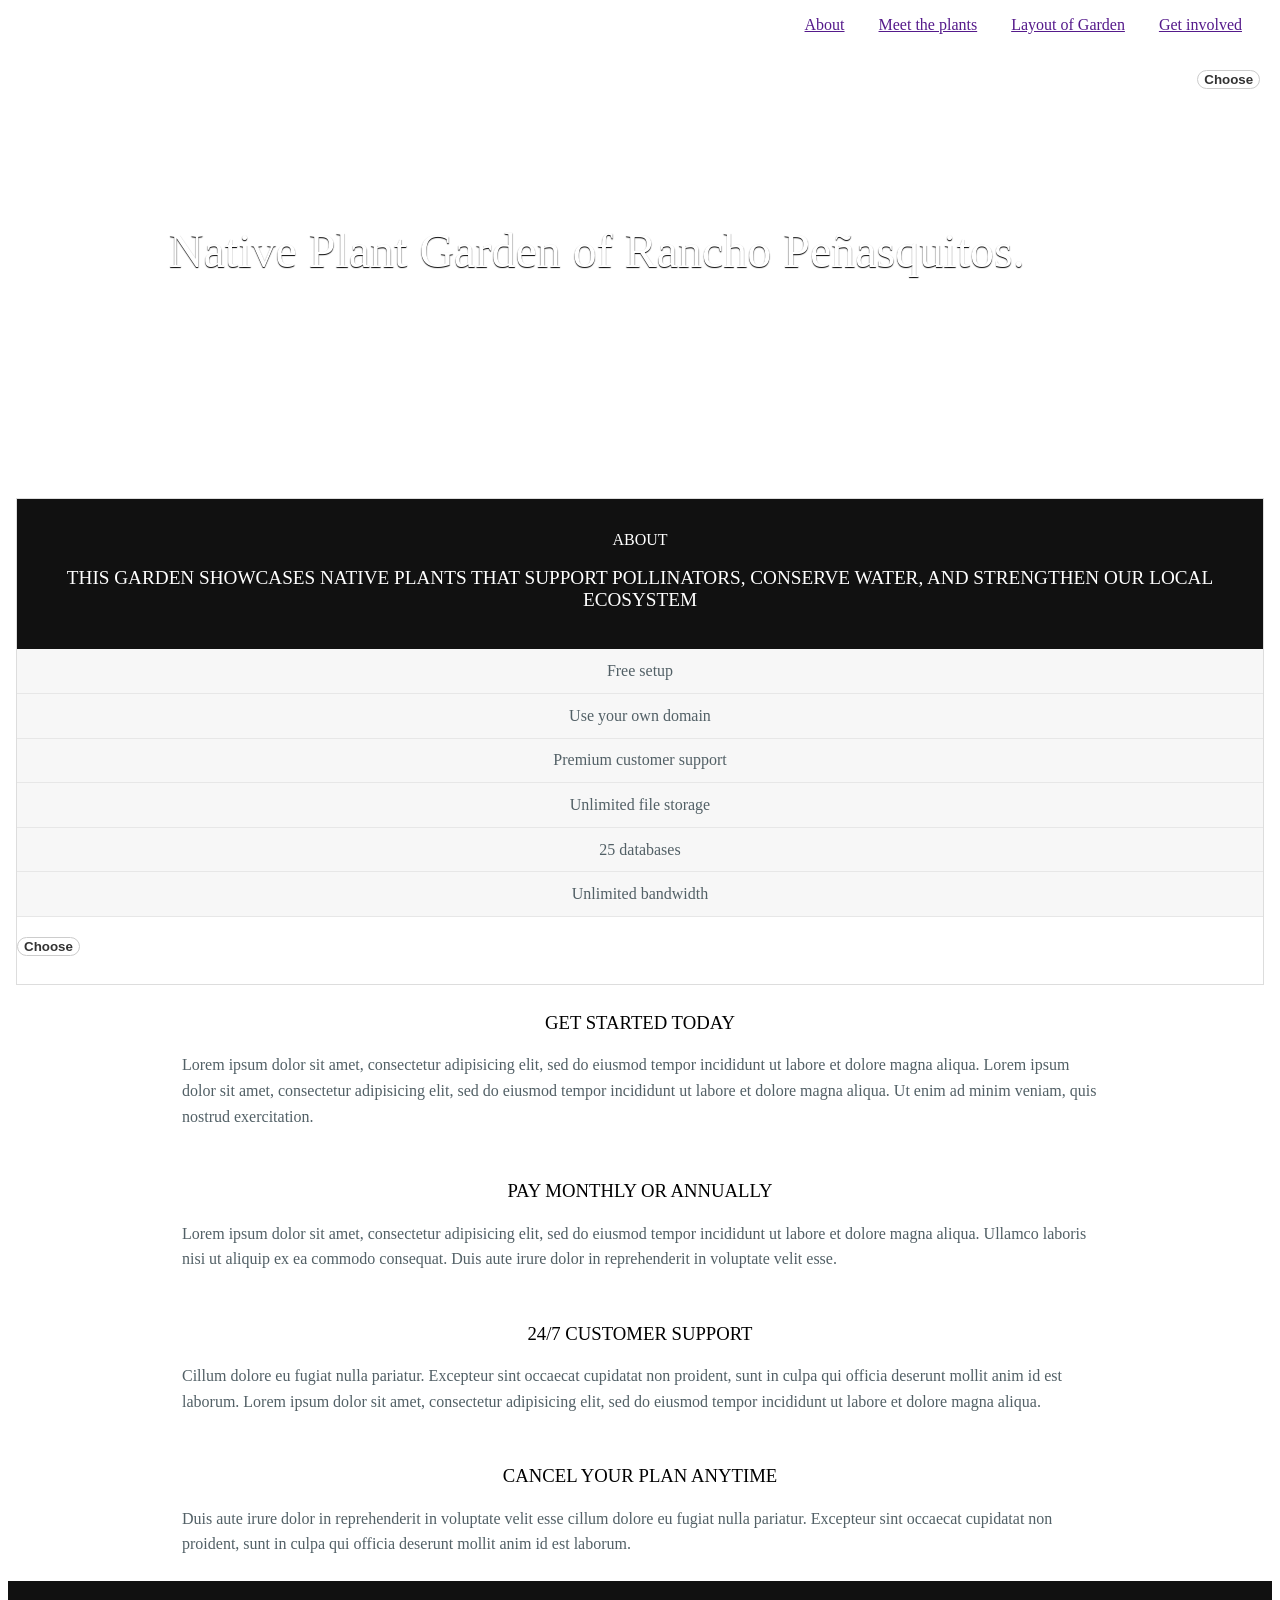
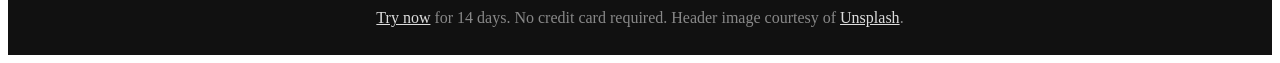
==== index.html @ 761e9885 "Add files via upload" ====
<!doctype html>
<html lang="en">
<head>
    <meta charset="utf-8">
    <meta name="viewport" content="width=device-width, initial-scale=1.0">
    <meta name="description" content="A layout example that shows off a responsive pricing table.">
    <title>Pricing Table &ndash; Layout Examples &ndash; Pure</title>
    <link rel="stylesheet" href="new.css">
    <link rel="stylesheet" href="new.css">
    <link rel="stylesheet" href="new.css">
</head>
<body>

<div class=" container">
    <div class = "navbar">
        <!-- <img src = "image file ( logo)" -->
         <nav>
            <ul>
                <li><a href=""> About</a></li>
                <li><a href=""> Meet the plants</a></li>
                <li><a href=""> Layout of Garden</a></li>
                <li><a href=""> Get involved</a></li>
            </ul>
         </nav>
    </div>
   
</div>

<div class="banner">
    <h1 class="banner-head">
        Native Plant Garden of Rancho Peñasquitos.<br>
        
    </h1>

                <button class="button-choose pure-button">Choose</button>
            </div>
        </div>

        <div class="pure-u-1 pure-u-md-1-3">
            <div class="pricing-table pricing-table-enterprise">
                <div class="pricing-table-header">
                    <h2>About</h2>
<br>
                    <span class="pricing-table-price">
                        <span>This garden showcases native plants that support pollinators, conserve water, and strengthen our local ecosystem</span>
                    </span>
                </div>

                <ul class="pricing-table-list">
                    <li>Free setup</li>
                    <li>Use your own domain</li>
                    <li>Premium customer support</li>
                    <li>Unlimited file storage</li>
                    <li>25 databases</li>
                    <li>Unlimited bandwidth</li>
                </ul>

                <button class="button-choose pure-button">Choose</button>
            </div>
        </div>
    </div> <!-- end pricing-tables -->

    <div class="information pure-g">
        <div class="pure-u-1 pure-u-md-1-2">
            <div class="l-box">
                <h3 class="information-head">Get started today</h3>
                <p>
                    Lorem ipsum dolor sit amet, consectetur adipisicing elit, sed do eiusmod tempor incididunt ut labore et dolore magna aliqua. Lorem ipsum dolor sit amet, consectetur adipisicing elit, sed do eiusmod tempor incididunt ut labore et dolore magna aliqua. Ut enim ad minim veniam, quis nostrud exercitation.
                </p>
            </div>
        </div>

        <div class="pure-u-1 pure-u-md-1-2">
            <div class="l-box">
                <h3 class="information-head">Pay monthly or annually</h3>
                <p>
                    Lorem ipsum dolor sit amet, consectetur adipisicing elit, sed do eiusmod tempor incididunt ut labore et dolore magna aliqua. Ullamco laboris nisi ut aliquip ex ea commodo
                    consequat. Duis aute irure dolor in reprehenderit in voluptate velit esse.
                </p>
            </div>
        </div>

        <div class="pure-u-1 pure-u-md-1-2">
            <div class="l-box">
                <h3 class="information-head">24/7 customer support</h3>
                <p>
                    Cillum dolore eu fugiat nulla pariatur. Excepteur sint occaecat cupidatat non proident, sunt in culpa qui officia deserunt mollit anim id est laborum. Lorem ipsum dolor sit amet, consectetur adipisicing elit, sed do eiusmod tempor incididunt ut labore et dolore magna aliqua.
                </p>
            </div>
        </div>

        <div class="pure-u-1 pure-u-md-1-2">
            <div class="l-box">
                <h3 class="information-head">Cancel your plan anytime</h3>
                <p>
                    Duis aute irure dolor in reprehenderit in voluptate velit esse
                    cillum dolore eu fugiat nulla pariatur. Excepteur sint occaecat cupidatat non proident, sunt in culpa qui officia deserunt mollit anim id est laborum.
                </p>
            </div>
        </div>
    </div> <!-- end information -->
</div> <!-- end l-content -->

<div class="footer l-box">
    <p>
        <a href="#">Try now</a> for 14 days. No credit card required. Header image courtesy of <a href='http://unsplash.com/'>Unsplash</a>.
    </p>
</div>

</body>
</html>
---- new.css ----
/*
 * -- BASE STYLES --
 * Most of these are inherited from Base, but I want to change a few.
 */
body {
  color: #526066;
}

h2,
h3 {
  text-transform: uppercase;
  text-align: center;
  font-weight: 600;
}

p {
  line-height: 1.6em;
}

/*
 * -- Layout Styles --
 */
.l-content {
  margin: 0 auto;
}

.l-box {
  padding: 0.5em 2em;
}

/*
 * -- MENU STYLES --
 * Make the menu have a very faint box-shadow.
 */
.pure-menu {
  box-shadow: 0 1px 1px rgba(0, 0, 0, 0.1);
}

.pure-menu-link {
  padding: 0.5em 0.7em;
}

/*
 * -- BANNER --
 * The top banner with the headings. By using a combination
 * of `display: table;` and `display: table-cell;`, we can
 * vertically center the text.
 */

.banner {
  background: transparent
    url("banner.jpg")
    0 0 no-repeat fixed;
  text-align: center;
  background-size: cover;
  filter: progid:DXImageTransform.Microsoft.AlphaImageLoader(src='banner.jpg', sizingMethod='scale');

  height: 200px;
  width: 100%;
  margin-bottom: 3em;
  display: table;
}

.banner-head {
  display: table-cell;
  vertical-align: middle;
  margin-bottom: 0;
  font-size: 2em;
  color: white;
  font-weight: 500;
  text-shadow: 0 1px 1px black;
}

/*
 * -- PRICING TABLE WRAPPER --
 * This element wraps up all the pricing table elements
 */
.pricing-tables,
.information {
  max-width: 980px;
  margin: 0 auto;
}
.pricing-tables {
  margin-bottom: 3.125em;
  text-align: center;
}

/*
 * -- PRICING TABLE  --
 * Every pricing table has the .pricing-table class
 */
.pricing-table {
  border: 1px solid #ddd;
  margin: 0 0.5em 2em;
  padding: 0 0 3em;
}

/*
 * -- PRICING TABLE HEADER COLORS --
 * Choose a different color based on the type of pricing table.
 */

/*
 * -- PRICING TABLE HEADER --
 * By default, a header is black/white, and has some styles for its <h2> name.
 */
.pricing-table-header {
  background: #111;
  color: #fff;
}
.pricing-table-header h2 {
  margin: 0;
  padding-top: 2em;
  font-size: 1em;
  font-weight: normal;
}

/*
 * -- PRICING TABLE PRICE --
 * Styles for the price and the corresponding <span>per month</span>
 */
.pricing-table-price {
  font-size: 6em;
  margin: 0.2em 0 0;
  font-weight: 100;
}
.pricing-table-price span {
  display: block;
  text-transform: uppercase;
  text-align: center;
  font-size: 0.2em;
  padding-bottom: 2em;
  font-weight: 400;
  color: rgba(255, 255, 255, 0.5);
  color: #fff;
}

/*
 * -- PRICING TABLE LIST --
 * Each pricing table has a <ul> which is denoted by the .pricing-table-list class
 */
.pricing-table-list {
  list-style-type: none;
  margin: 0;
  padding: 0;
  text-align: center;
}

/*
 * -- PRICING TABLE LIST ELEMENTS --
 * Styles for the individual list elements within each pricing table
 */
.pricing-table-list li {
  padding: 0.8em 0;
  background: #f7f7f7;
  border-bottom: 1px solid #e7e7e7;
}

/*
 * -- PRICING TABLE BUTTON --
 * Styles for the "Choose" button at the bottom of a pricing table.
 * This inherits from Pure Button.
 */
.button-choose {
  border: 1px solid #ccc;
  background: #fff;
  color: #333;
  border-radius: 2em;
  font-weight: bold;
  position: relative;
  bottom: -1.5em;
}

.information-head {
  color: black;
  font-weight: 500;
}

.footer {
  background: #111;
  color: #888;
  text-align: center;
}
.footer a {
  color: #ddd;
}

/*
 * -- TABLET MEDIA QUERIES --
 * On tablets, we want to slightly adjust the size of the banner
 * text and add some vertical space between the various pricing tables
 */
@media (min-width: 767px) {
  .banner-head {
    font-size: 4em;
  }
  .pricing-table {
    margin-bottom: 0;
  }
}

/*
 * -- PHONE MEDIA QUERIES --
 * On phones, we want to reduce the height and font-size of the banner further
 */
@media (min-width: 480px) {
  .banner {
    height: 400px;
  }
  .banner-head {
    font-size: 3em;
  }
}

nav{
flex:1;
text-align:right;
}
nav ul li{
  list-style: none;
  display:inline-block;
  margin-right: 30px;
}
---- new.css ----
/*
 * -- BASE STYLES --
 * Most of these are inherited from Base, but I want to change a few.
 */
body {
  color: #526066;
}

h2,
h3 {
  text-transform: uppercase;
  text-align: center;
  font-weight: 600;
}

p {
  line-height: 1.6em;
}

/*
 * -- Layout Styles --
 */
.l-content {
  margin: 0 auto;
}

.l-box {
  padding: 0.5em 2em;
}

/*
 * -- MENU STYLES --
 * Make the menu have a very faint box-shadow.
 */
.pure-menu {
  box-shadow: 0 1px 1px rgba(0, 0, 0, 0.1);
}

.pure-menu-link {
  padding: 0.5em 0.7em;
}

/*
 * -- BANNER --
 * The top banner with the headings. By using a combination
 * of `display: table;` and `display: table-cell;`, we can
 * vertically center the text.
 */

.banner {
  background: transparent
    url("banner.jpg")
    0 0 no-repeat fixed;
  text-align: center;
  background-size: cover;
  filter: progid:DXImageTransform.Microsoft.AlphaImageLoader(src='banner.jpg', sizingMethod='scale');

  height: 200px;
  width: 100%;
  margin-bottom: 3em;
  display: table;
}

.banner-head {
  display: table-cell;
  vertical-align: middle;
  margin-bottom: 0;
  font-size: 2em;
  color: white;
  font-weight: 500;
  text-shadow: 0 1px 1px black;
}

/*
 * -- PRICING TABLE WRAPPER --
 * This element wraps up all the pricing table elements
 */
.pricing-tables,
.information {
  max-width: 980px;
  margin: 0 auto;
}
.pricing-tables {
  margin-bottom: 3.125em;
  text-align: center;
}

/*
 * -- PRICING TABLE  --
 * Every pricing table has the .pricing-table class
 */
.pricing-table {
  border: 1px solid #ddd;
  margin: 0 0.5em 2em;
  padding: 0 0 3em;
}

/*
 * -- PRICING TABLE HEADER COLORS --
 * Choose a different color based on the type of pricing table.
 */

/*
 * -- PRICING TABLE HEADER --
 * By default, a header is black/white, and has some styles for its <h2> name.
 */
.pricing-table-header {
  background: #111;
  color: #fff;
}
.pricing-table-header h2 {
  margin: 0;
  padding-top: 2em;
  font-size: 1em;
  font-weight: normal;
}

/*
 * -- PRICING TABLE PRICE --
 * Styles for the price and the corresponding <span>per month</span>
 */
.pricing-table-price {
  font-size: 6em;
  margin: 0.2em 0 0;
  font-weight: 100;
}
.pricing-table-price span {
  display: block;
  text-transform: uppercase;
  text-align: center;
  font-size: 0.2em;
  padding-bottom: 2em;
  font-weight: 400;
  color: rgba(255, 255, 255, 0.5);
  color: #fff;
}

/*
 * -- PRICING TABLE LIST --
 * Each pricing table has a <ul> which is denoted by the .pricing-table-list class
 */
.pricing-table-list {
  list-style-type: none;
  margin: 0;
  padding: 0;
  text-align: center;
}

/*
 * -- PRICING TABLE LIST ELEMENTS --
 * Styles for the individual list elements within each pricing table
 */
.pricing-table-list li {
  padding: 0.8em 0;
  background: #f7f7f7;
  border-bottom: 1px solid #e7e7e7;
}

/*
 * -- PRICING TABLE BUTTON --
 * Styles for the "Choose" button at the bottom of a pricing table.
 * This inherits from Pure Button.
 */
.button-choose {
  border: 1px solid #ccc;
  background: #fff;
  color: #333;
  border-radius: 2em;
  font-weight: bold;
  position: relative;
  bottom: -1.5em;
}

.information-head {
  color: black;
  font-weight: 500;
}

.footer {
  background: #111;
  color: #888;
  text-align: center;
}
.footer a {
  color: #ddd;
}

/*
 * -- TABLET MEDIA QUERIES --
 * On tablets, we want to slightly adjust the size of the banner
 * text and add some vertical space between the various pricing tables
 */
@media (min-width: 767px) {
  .banner-head {
    font-size: 4em;
  }
  .pricing-table {
    margin-bottom: 0;
  }
}

/*
 * -- PHONE MEDIA QUERIES --
 * On phones, we want to reduce the height and font-size of the banner further
 */
@media (min-width: 480px) {
  .banner {
    height: 400px;
  }
  .banner-head {
    font-size: 3em;
  }
}

nav{
flex:1;
text-align:right;
}
nav ul li{
  list-style: none;
  display:inline-block;
  margin-right: 30px;
}
---- new.css ----
/*
 * -- BASE STYLES --
 * Most of these are inherited from Base, but I want to change a few.
 */
body {
  color: #526066;
}

h2,
h3 {
  text-transform: uppercase;
  text-align: center;
  font-weight: 600;
}

p {
  line-height: 1.6em;
}

/*
 * -- Layout Styles --
 */
.l-content {
  margin: 0 auto;
}

.l-box {
  padding: 0.5em 2em;
}

/*
 * -- MENU STYLES --
 * Make the menu have a very faint box-shadow.
 */
.pure-menu {
  box-shadow: 0 1px 1px rgba(0, 0, 0, 0.1);
}

.pure-menu-link {
  padding: 0.5em 0.7em;
}

/*
 * -- BANNER --
 * The top banner with the headings. By using a combination
 * of `display: table;` and `display: table-cell;`, we can
 * vertically center the text.
 */

.banner {
  background: transparent
    url("banner.jpg")
    0 0 no-repeat fixed;
  text-align: center;
  background-size: cover;
  filter: progid:DXImageTransform.Microsoft.AlphaImageLoader(src='banner.jpg', sizingMethod='scale');

  height: 200px;
  width: 100%;
  margin-bottom: 3em;
  display: table;
}

.banner-head {
  display: table-cell;
  vertical-align: middle;
  margin-bottom: 0;
  font-size: 2em;
  color: white;
  font-weight: 500;
  text-shadow: 0 1px 1px black;
}

/*
 * -- PRICING TABLE WRAPPER --
 * This element wraps up all the pricing table elements
 */
.pricing-tables,
.information {
  max-width: 980px;
  margin: 0 auto;
}
.pricing-tables {
  margin-bottom: 3.125em;
  text-align: center;
}

/*
 * -- PRICING TABLE  --
 * Every pricing table has the .pricing-table class
 */
.pricing-table {
  border: 1px solid #ddd;
  margin: 0 0.5em 2em;
  padding: 0 0 3em;
}

/*
 * -- PRICING TABLE HEADER COLORS --
 * Choose a different color based on the type of pricing table.
 */

/*
 * -- PRICING TABLE HEADER --
 * By default, a header is black/white, and has some styles for its <h2> name.
 */
.pricing-table-header {
  background: #111;
  color: #fff;
}
.pricing-table-header h2 {
  margin: 0;
  padding-top: 2em;
  font-size: 1em;
  font-weight: normal;
}

/*
 * -- PRICING TABLE PRICE --
 * Styles for the price and the corresponding <span>per month</span>
 */
.pricing-table-price {
  font-size: 6em;
  margin: 0.2em 0 0;
  font-weight: 100;
}
.pricing-table-price span {
  display: block;
  text-transform: uppercase;
  text-align: center;
  font-size: 0.2em;
  padding-bottom: 2em;
  font-weight: 400;
  color: rgba(255, 255, 255, 0.5);
  color: #fff;
}

/*
 * -- PRICING TABLE LIST --
 * Each pricing table has a <ul> which is denoted by the .pricing-table-list class
 */
.pricing-table-list {
  list-style-type: none;
  margin: 0;
  padding: 0;
  text-align: center;
}

/*
 * -- PRICING TABLE LIST ELEMENTS --
 * Styles for the individual list elements within each pricing table
 */
.pricing-table-list li {
  padding: 0.8em 0;
  background: #f7f7f7;
  border-bottom: 1px solid #e7e7e7;
}

/*
 * -- PRICING TABLE BUTTON --
 * Styles for the "Choose" button at the bottom of a pricing table.
 * This inherits from Pure Button.
 */
.button-choose {
  border: 1px solid #ccc;
  background: #fff;
  color: #333;
  border-radius: 2em;
  font-weight: bold;
  position: relative;
  bottom: -1.5em;
}

.information-head {
  color: black;
  font-weight: 500;
}

.footer {
  background: #111;
  color: #888;
  text-align: center;
}
.footer a {
  color: #ddd;
}

/*
 * -- TABLET MEDIA QUERIES --
 * On tablets, we want to slightly adjust the size of the banner
 * text and add some vertical space between the various pricing tables
 */
@media (min-width: 767px) {
  .banner-head {
    font-size: 4em;
  }
  .pricing-table {
    margin-bottom: 0;
  }
}

/*
 * -- PHONE MEDIA QUERIES --
 * On phones, we want to reduce the height and font-size of the banner further
 */
@media (min-width: 480px) {
  .banner {
    height: 400px;
  }
  .banner-head {
    font-size: 3em;
  }
}

nav{
flex:1;
text-align:right;
}
nav ul li{
  list-style: none;
  display:inline-block;
  margin-right: 30px;
}
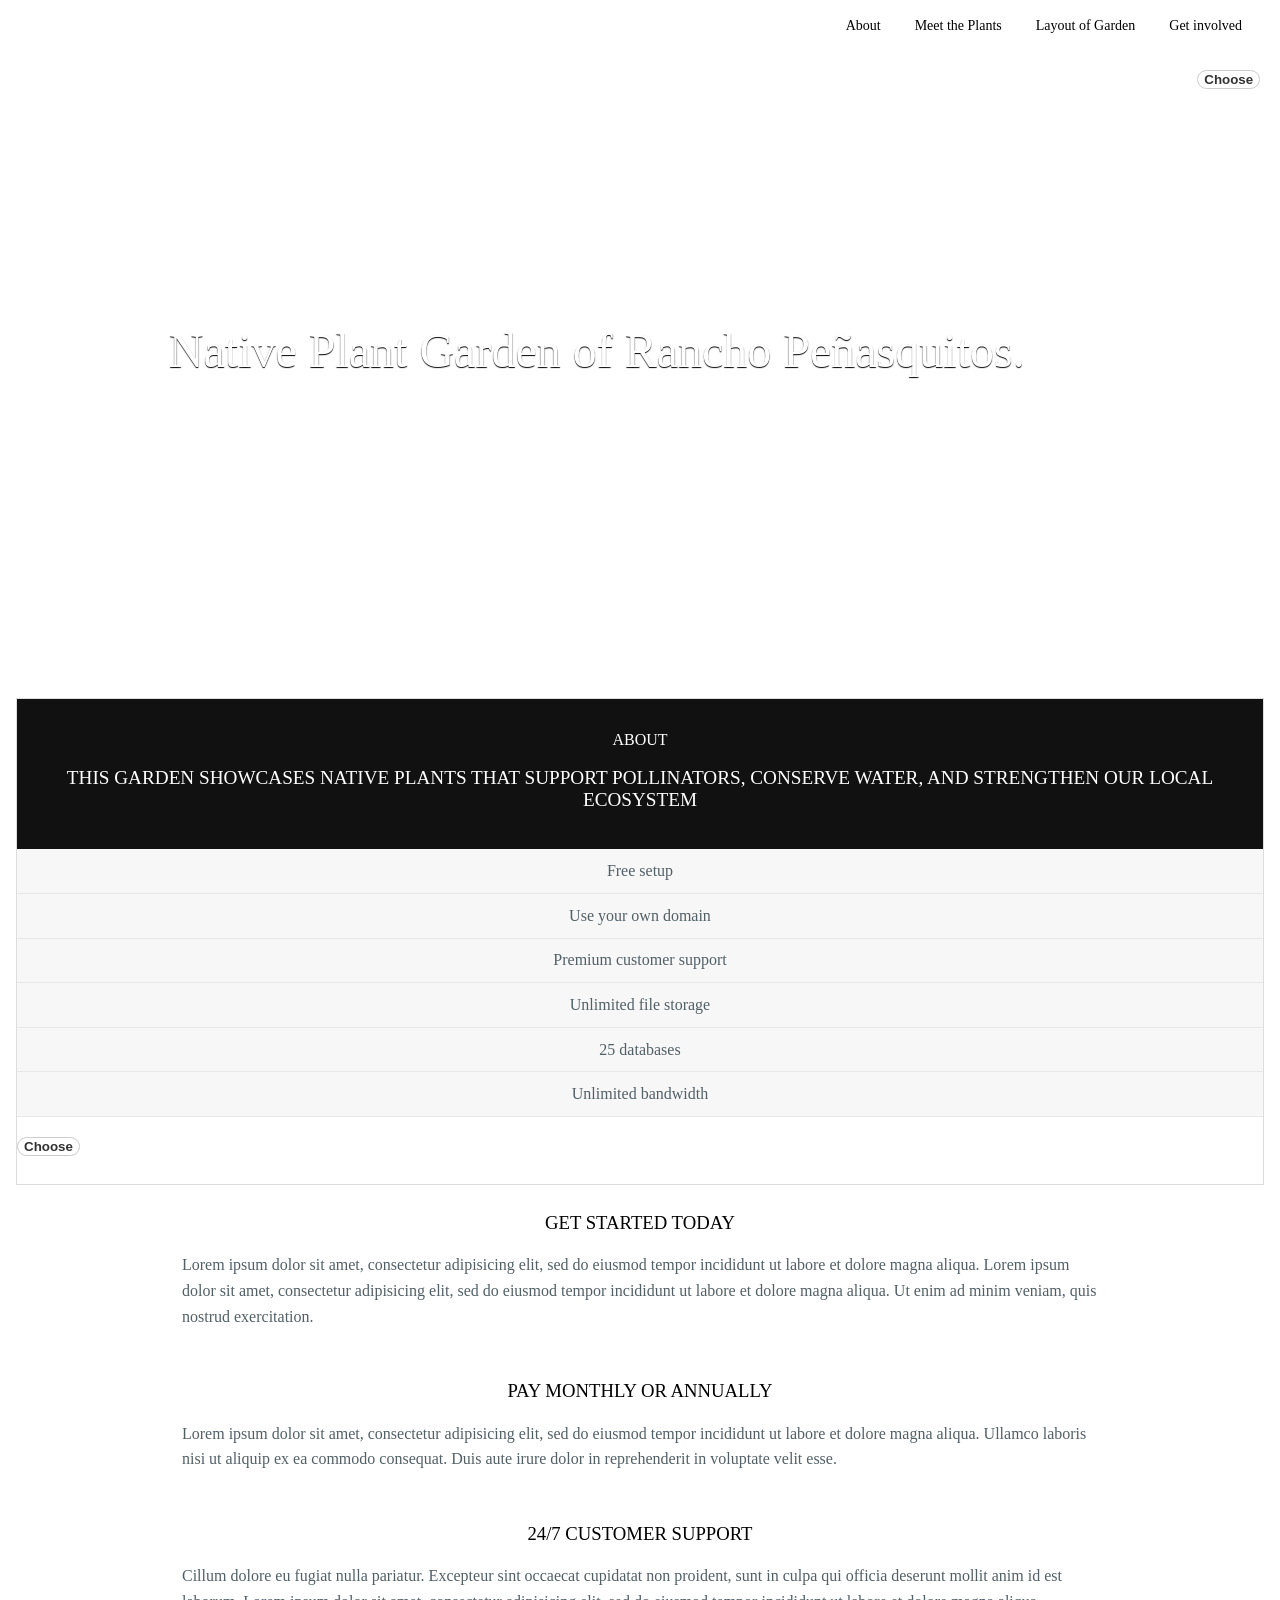
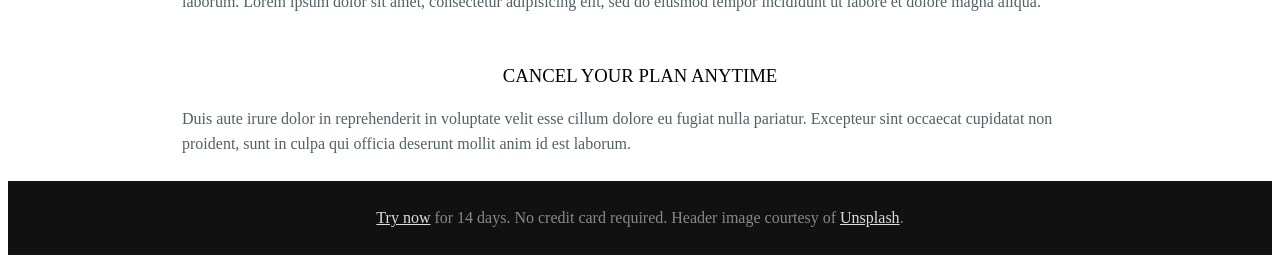
==== commit f7d0db51: "Add files via upload" ====
--- a/index.html
+++ b/index.html
@@ -16,10 +16,10 @@
         <!-- <img src = "image file ( logo)" -->
          <nav>
             <ul>
-                <li><a href=""> About</a></li>
-                <li><a href=""> Meet the plants</a></li>
-                <li><a href=""> Layout of Garden</a></li>
-                <li><a href=""> Get involved</a></li>
+                <li><a href="../2About/about.html"> About</a></li>
+                <li><a href="../3Meet the Plants/meetThePlants.html">Meet the Plants</a></li>
+                <li><a href="../4Layout/layout.html"> Layout of Garden</a></li>
+                <li><a href="../5getInvolved/getInvolved.html"> Get involved</a></li>
             </ul>
          </nav>
     </div>
--- a/new.css
+++ b/new.css
@@ -55,7 +55,7 @@
   background-size: cover;
   filter: progid:DXImageTransform.Microsoft.AlphaImageLoader(src='banner.jpg', sizingMethod='scale');
 
-  height: 200px;
+  height: 300px;
   width: 100%;
   margin-bottom: 3em;
   display: table;
@@ -205,7 +205,7 @@
  */
 @media (min-width: 480px) {
   .banner {
-    height: 400px;
+    height: 600px;
   }
   .banner-head {
     font-size: 3em;
@@ -220,4 +220,13 @@
   list-style: none;
   display:inline-block;
   margin-right: 30px;
+  text-decoration-color: #000;
+}
+nav ul li a{
+  text-decoration:none;
+  color:#000;
+  font-size:14px;
+}
+nav ul li a:hover{
+  color:#cb791b;
 }
--- a/new.css
+++ b/new.css
@@ -55,7 +55,7 @@
   background-size: cover;
   filter: progid:DXImageTransform.Microsoft.AlphaImageLoader(src='banner.jpg', sizingMethod='scale');
 
-  height: 200px;
+  height: 300px;
   width: 100%;
   margin-bottom: 3em;
   display: table;
@@ -205,7 +205,7 @@
  */
 @media (min-width: 480px) {
   .banner {
-    height: 400px;
+    height: 600px;
   }
   .banner-head {
     font-size: 3em;
@@ -220,4 +220,13 @@
   list-style: none;
   display:inline-block;
   margin-right: 30px;
+  text-decoration-color: #000;
+}
+nav ul li a{
+  text-decoration:none;
+  color:#000;
+  font-size:14px;
+}
+nav ul li a:hover{
+  color:#cb791b;
 }
--- a/new.css
+++ b/new.css
@@ -55,7 +55,7 @@
   background-size: cover;
   filter: progid:DXImageTransform.Microsoft.AlphaImageLoader(src='banner.jpg', sizingMethod='scale');
 
-  height: 200px;
+  height: 300px;
   width: 100%;
   margin-bottom: 3em;
   display: table;
@@ -205,7 +205,7 @@
  */
 @media (min-width: 480px) {
   .banner {
-    height: 400px;
+    height: 600px;
   }
   .banner-head {
     font-size: 3em;
@@ -220,4 +220,13 @@
   list-style: none;
   display:inline-block;
   margin-right: 30px;
+  text-decoration-color: #000;
+}
+nav ul li a{
+  text-decoration:none;
+  color:#000;
+  font-size:14px;
+}
+nav ul li a:hover{
+  color:#cb791b;
 }
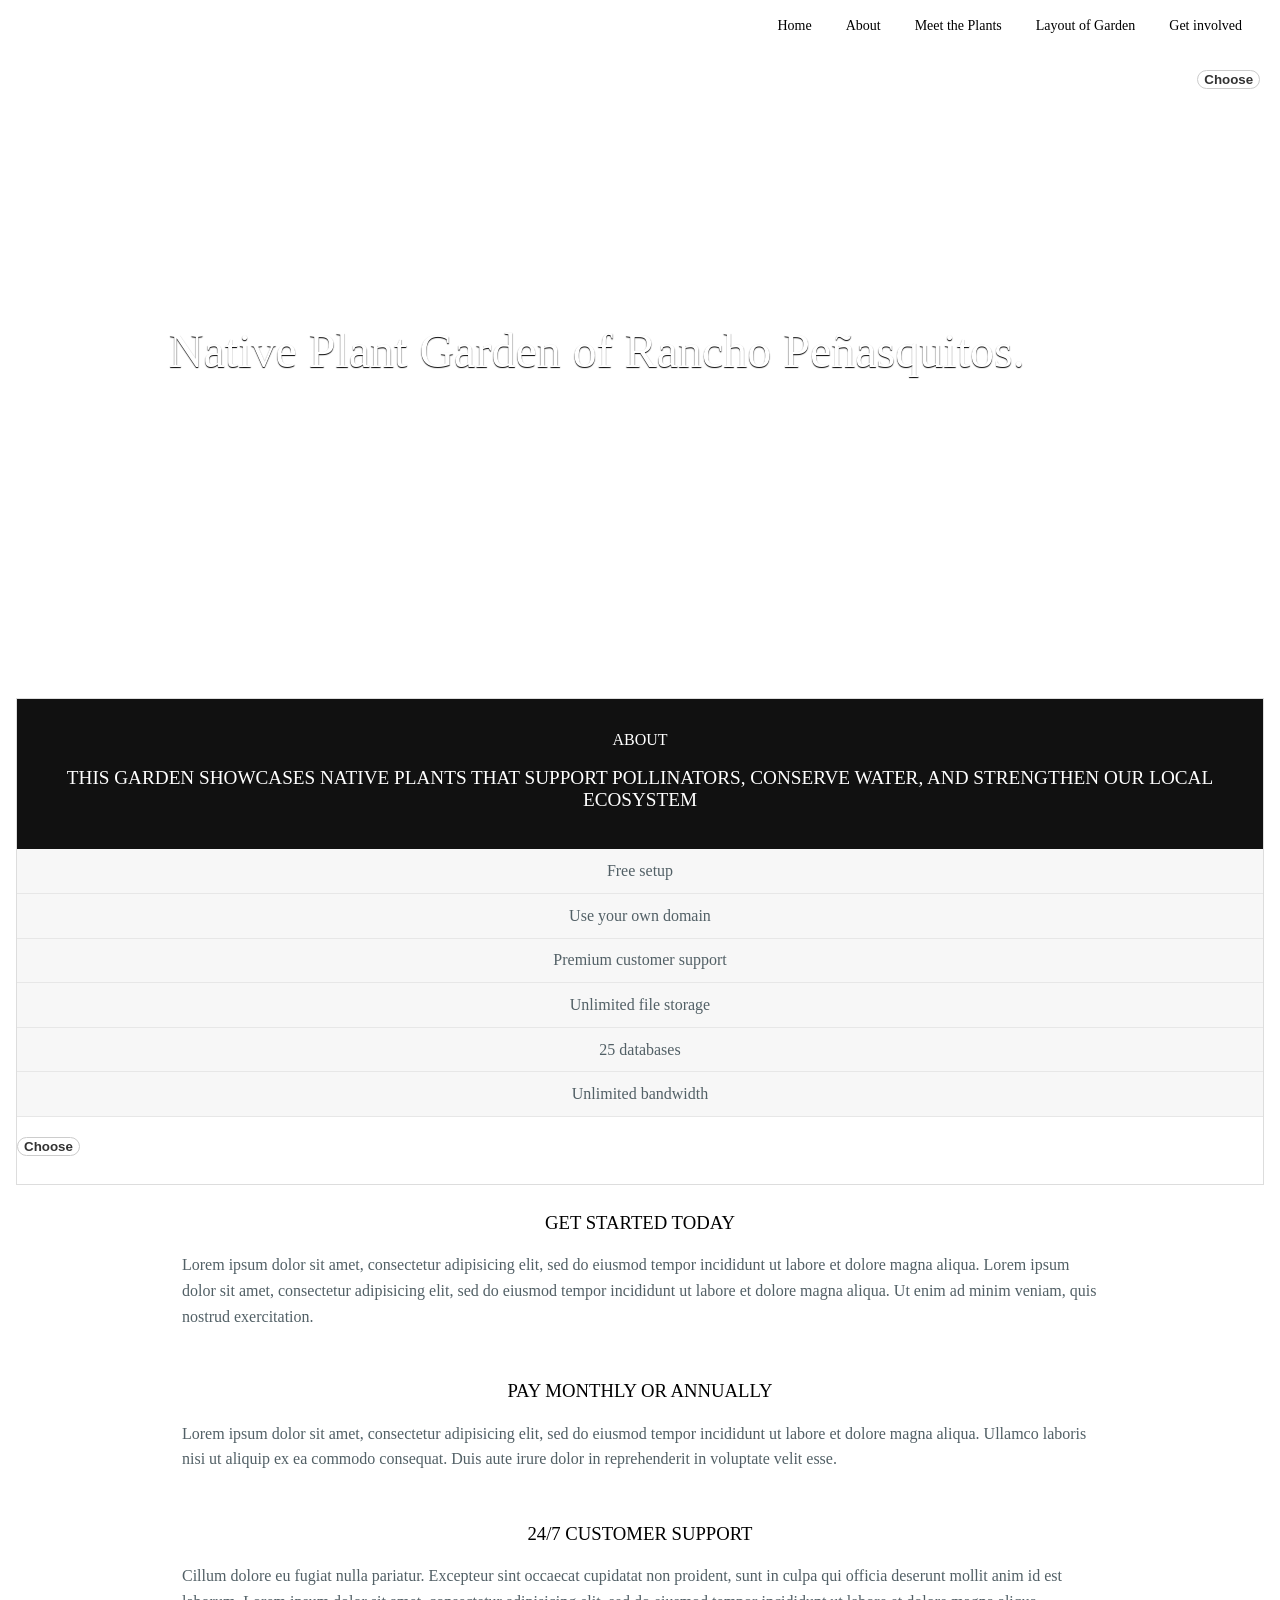
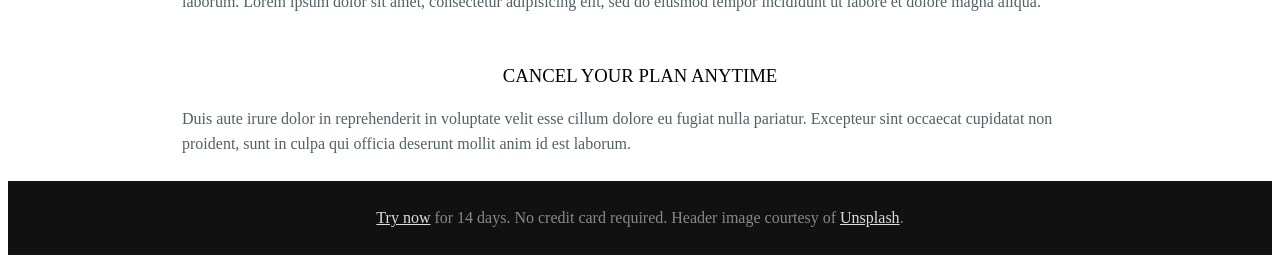
==== commit 58be82f0: "Add files via upload" ====
--- a/index.html
+++ b/index.html
@@ -16,6 +16,7 @@
         <!-- <img src = "image file ( logo)" -->
          <nav>
             <ul>
+                <li><a href="../1Main/index.html"> Home</a></li>
                 <li><a href="../2About/about.html"> About</a></li>
                 <li><a href="../3Meet the Plants/meetThePlants.html">Meet the Plants</a></li>
                 <li><a href="../4Layout/layout.html"> Layout of Garden</a></li>
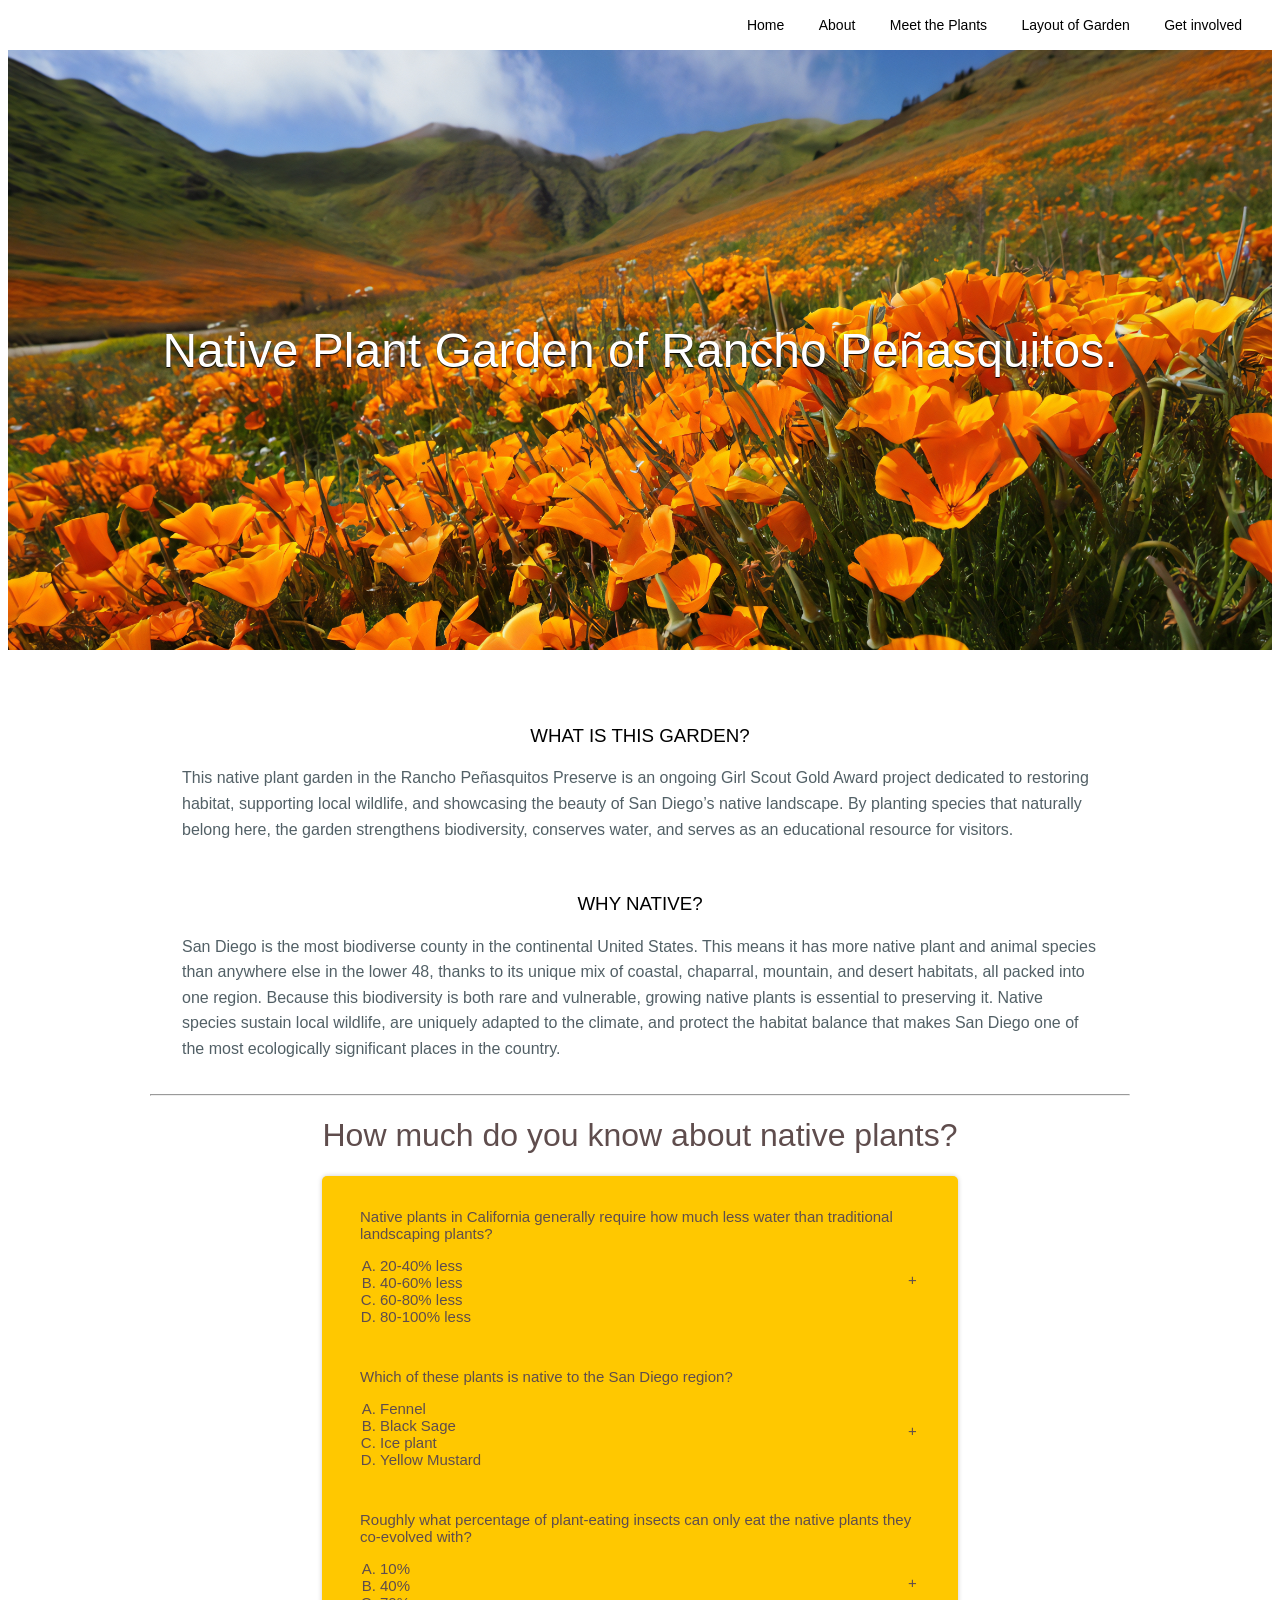
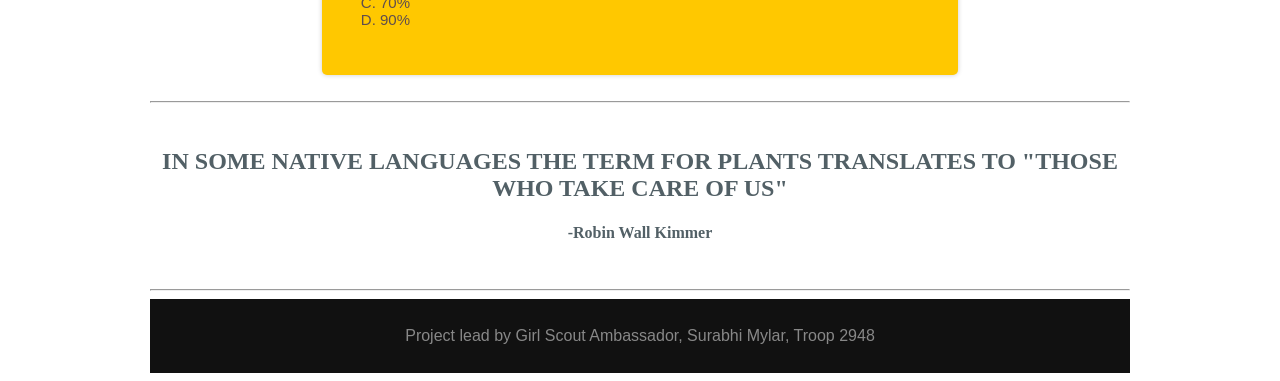
==== commit 97a40d8e: "Add files via upload" ====
--- a/index.html
+++ b/index.html
@@ -3,8 +3,7 @@
 <head>
     <meta charset="utf-8">
     <meta name="viewport" content="width=device-width, initial-scale=1.0">
-    <meta name="description" content="A layout example that shows off a responsive pricing table.">
-    <title>Pricing Table &ndash; Layout Examples &ndash; Pure</title>
+    <title>Native Plant Garden of Rancho Peñasquitos</title>
     <link rel="stylesheet" href="new.css">
     <link rel="stylesheet" href="new.css">
     <link rel="stylesheet" href="new.css">
@@ -16,11 +15,11 @@
         <!-- <img src = "image file ( logo)" -->
          <nav>
             <ul>
-                <li><a href="../1Main/index.html"> Home</a></li>
-                <li><a href="../2About/about.html"> About</a></li>
-                <li><a href="../3Meet the Plants/meetThePlants.html">Meet the Plants</a></li>
-                <li><a href="../4Layout/layout.html"> Layout of Garden</a></li>
-                <li><a href="../5getInvolved/getInvolved.html"> Get involved</a></li>
+                <li><a href="index.html"> Home</a></li>
+                <li><a href="2About/about.html"> About</a></li>
+                <li><a href="3Meet the Plants/meetThePlants.html">Meet the Plants</a></li>
+                <li><a href="4Layout/layout.html"> Layout of Garden</a></li>
+                <li><a href="5getInvolved/getInvolved.html"> Get involved</a></li>
             </ul>
          </nav>
     </div>
@@ -33,80 +32,99 @@
         
     </h1>
 
-                <button class="button-choose pure-button">Choose</button>
+            
             </div>
         </div>
-
-        <div class="pure-u-1 pure-u-md-1-3">
-            <div class="pricing-table pricing-table-enterprise">
-                <div class="pricing-table-header">
-                    <h2>About</h2>
-<br>
-                    <span class="pricing-table-price">
-                        <span>This garden showcases native plants that support pollinators, conserve water, and strengthen our local ecosystem</span>
-                    </span>
-                </div>
-
-                <ul class="pricing-table-list">
-                    <li>Free setup</li>
-                    <li>Use your own domain</li>
-                    <li>Premium customer support</li>
-                    <li>Unlimited file storage</li>
-                    <li>25 databases</li>
-                    <li>Unlimited bandwidth</li>
-                </ul>
-
-                <button class="button-choose pure-button">Choose</button>
-            </div>
-        </div>
-    </div> <!-- end pricing-tables -->
 
     <div class="information pure-g">
         <div class="pure-u-1 pure-u-md-1-2">
             <div class="l-box">
-                <h3 class="information-head">Get started today</h3>
+                <h3 class="information-head">What is this garden?</h3>
                 <p>
-                    Lorem ipsum dolor sit amet, consectetur adipisicing elit, sed do eiusmod tempor incididunt ut labore et dolore magna aliqua. Lorem ipsum dolor sit amet, consectetur adipisicing elit, sed do eiusmod tempor incididunt ut labore et dolore magna aliqua. Ut enim ad minim veniam, quis nostrud exercitation.
+                    This native plant garden in the Rancho Peñasquitos Preserve is an ongoing Girl Scout Gold Award project dedicated to restoring habitat, supporting local wildlife, and showcasing the beauty of San Diego’s native landscape. By planting species that naturally belong here, the garden strengthens biodiversity, conserves water, and serves as an educational resource for visitors. 
                 </p>
             </div>
         </div>
 
         <div class="pure-u-1 pure-u-md-1-2">
             <div class="l-box">
-                <h3 class="information-head">Pay monthly or annually</h3>
+                <h3 class="information-head">Why Native?</h3>
                 <p>
-                    Lorem ipsum dolor sit amet, consectetur adipisicing elit, sed do eiusmod tempor incididunt ut labore et dolore magna aliqua. Ullamco laboris nisi ut aliquip ex ea commodo
-                    consequat. Duis aute irure dolor in reprehenderit in voluptate velit esse.
+                   San Diego is the most biodiverse county in the continental United States. This means it has more native plant and animal species than anywhere else in the lower 48, thanks to its unique mix of coastal, chaparral, mountain, and desert habitats, all packed into one region.
+Because this biodiversity is both rare and vulnerable, growing native plants is essential to preserving it. Native species sustain local wildlife, are uniquely adapted to the climate, and protect the habitat balance that makes San Diego one of the most ecologically significant places in the country.
+
                 </p>
             </div>
         </div>
+<hr>
 
-        <div class="pure-u-1 pure-u-md-1-2">
-            <div class="l-box">
-                <h3 class="information-head">24/7 customer support</h3>
-                <p>
-                    Cillum dolore eu fugiat nulla pariatur. Excepteur sint occaecat cupidatat non proident, sunt in culpa qui officia deserunt mollit anim id est laborum. Lorem ipsum dolor sit amet, consectetur adipisicing elit, sed do eiusmod tempor incididunt ut labore et dolore magna aliqua.
-                </p>
-            </div>
+<h1> How much do you know about native plants?</h1>
+<div class="accordion"> 
+    <div>
+        <input type="checkbox" name="Trivia" id="question1" class="accordion__input">
+        <label for="question1" class="accordion__label">Native plants in California generally require how much less water than traditional landscaping plants?
+            <ol>
+                <li>20-40% less</li>
+                <li>40-60% less</li>
+                <li>60-80% less</li>
+                <li>80-100% less</li>
+            </ol>
+        </label>
+<div class="accordion__content">
+            <p>
+               Correct Answer: C
+               <br> Native plants are adapted to the local climate and soil conditions, allowing them to thrive with significantly less water than non-native landscaping plants. By choosing native species, gardeners can conserve water, reduce maintenance, and create a more sustainable and resilient landscape that supports local wildlife.
+            </p>
+        </div>
+    </div>
+ <div>
+        <input type="checkbox" name="Trivia" id="question2" class="accordion__input">
+        <label for="question2" class="accordion__label">Which of these plants is native to the San Diego region?
+            <ol>
+                <li>Fennel</li>
+                <li>Black Sage</li>
+                <li>Ice plant</li>
+                <li>Yellow Mustard</li>
+            </ol>
+        </label>
+        <div class="accordion__content">
+            <p>
+               Correct Answer: B 
+               <br>Black Sage (Salvia mellifera) is a native plant that thrives in the San Diego region. It is a fragrant shrub that produces beautiful purple flowers, attracting pollinators like bees and butterflies. Black Sage is well-adapted to the local climate and plays a crucial role in supporting the biodiversity of the area. </p>
         </div>
 
-        <div class="pure-u-1 pure-u-md-1-2">
-            <div class="l-box">
-                <h3 class="information-head">Cancel your plan anytime</h3>
-                <p>
-                    Duis aute irure dolor in reprehenderit in voluptate velit esse
-                    cillum dolore eu fugiat nulla pariatur. Excepteur sint occaecat cupidatat non proident, sunt in culpa qui officia deserunt mollit anim id est laborum.
-                </p>
-            </div>
+    </div>
+     <div>
+        <input type="checkbox" name="Trivia" id="question3" class="accordion__input">
+        <label for="question3" class="accordion__label">Roughly what percentage of plant-eating insects can only eat the native plants they co-evolved with?
+            <ol>
+                <li>10%</li>
+                <li>40%</li>
+                <li>70%</li>
+                <li>90%</li>
+            </ol>
+        </label>
+        
+<div class="accordion__content">
+            <p>
+                Correct Answer: C 
+                <br>Many insects have developed specialized relationships with specific native plants over thousands of years, relying on them for food and habitat. When non-native plants are introduced, these insects may struggle to survive, leading to declines in their populations and disrupting the local ecosystem.
+            </p>
         </div>
-    </div> <!-- end information -->
-</div> <!-- end l-content -->
-
+    </div>
+</div>
+<br>
+<hr>
+<br>
+<h2 id="Quote">In some Native languages the term for plants translates to "those who take care of us"</h2>
+<h4 id="Author">-Robin Wall Kimmer</h4>
+<br>
+<hr>
 <div class="footer l-box">
     <p>
-        <a href="#">Try now</a> for 14 days. No credit card required. Header image courtesy of <a href='http://unsplash.com/'>Unsplash</a>.
+        Project lead by Girl Scout Ambassador, Surabhi Mylar, Troop 2948
     </p>
 </div>
-
+  
 </body>
 </html>
--- a/new.css
+++ b/new.css
@@ -4,6 +4,7 @@
  */
 body {
   color: #526066;
+  font-family: 'Inter', 'Segoe UI', Tahoma, Geneva, Verdana, sans-serif;
 }
 
 h2,
@@ -229,4 +230,78 @@
 }
 nav ul li a:hover{
   color:#cb791b;
+}
+.accordion {
+  max-width: 600px;
+  display: block;
+  margin:0 auto;
+  box-shadow: 0 0 5px rgba(0, 0, 0, 0.2);
+  border-radius: 5px;
+  overflow: hidden;
+  background-color: #ffc800;
+  color: #444;
+  cursor: pointer;
+  padding: 18px;
+  width: 100%;
+  border: none;
+  text-align: left;
+  outline: none;
+  font-size: 15px;
+  transition: 0.4s;
+}
+.accordion__label,
+.accordion__content {
+  padding:14px 20px;
+  display: block;
+  text-align: left;
+  /* align-items: center; */
+}
+.accordion__label {
+  display:block;
+  color:#5f4d4d;
+  font-weight:500;
+  cursor: pointer;
+  position: relative;
+  transition: background 0.1s;
+}
+.accordion__label:hover {
+  background-color: #f6efd5;
+}
+ol{
+  list-style-type:upper-alpha;
+  padding-left: 20px;
+}
+.accordion__label::after{
+  content:" + ";
+  position: absolute;
+  top:50%;
+  transform: translateY(-50%);
+  right:20px;
+  width:12px;
+  height:6px;
+}
+.accordion__content {
+  background:#fff;
+  line-height:1.5em;
+  font-size:0.85em;
+  display:none;
+}
+.accordion__input{
+  display:none;
+}
+.accordion__input:checked ~ .accordion__content{
+  display:block;
+}
+h1{
+  text-align:center;
+  color:#5f4d4d;
+  font-weight:500;
+}
+#Quote{
+    text-align: center;
+    font-family: "papyrus", cursive;
+}
+#Author{
+    text-align: center;
+    font-family: 'Times New Roman', Times, serif;
 }
--- a/new.css
+++ b/new.css
@@ -4,6 +4,7 @@
  */
 body {
   color: #526066;
+  font-family: 'Inter', 'Segoe UI', Tahoma, Geneva, Verdana, sans-serif;
 }
 
 h2,
@@ -229,4 +230,78 @@
 }
 nav ul li a:hover{
   color:#cb791b;
+}
+.accordion {
+  max-width: 600px;
+  display: block;
+  margin:0 auto;
+  box-shadow: 0 0 5px rgba(0, 0, 0, 0.2);
+  border-radius: 5px;
+  overflow: hidden;
+  background-color: #ffc800;
+  color: #444;
+  cursor: pointer;
+  padding: 18px;
+  width: 100%;
+  border: none;
+  text-align: left;
+  outline: none;
+  font-size: 15px;
+  transition: 0.4s;
+}
+.accordion__label,
+.accordion__content {
+  padding:14px 20px;
+  display: block;
+  text-align: left;
+  /* align-items: center; */
+}
+.accordion__label {
+  display:block;
+  color:#5f4d4d;
+  font-weight:500;
+  cursor: pointer;
+  position: relative;
+  transition: background 0.1s;
+}
+.accordion__label:hover {
+  background-color: #f6efd5;
+}
+ol{
+  list-style-type:upper-alpha;
+  padding-left: 20px;
+}
+.accordion__label::after{
+  content:" + ";
+  position: absolute;
+  top:50%;
+  transform: translateY(-50%);
+  right:20px;
+  width:12px;
+  height:6px;
+}
+.accordion__content {
+  background:#fff;
+  line-height:1.5em;
+  font-size:0.85em;
+  display:none;
+}
+.accordion__input{
+  display:none;
+}
+.accordion__input:checked ~ .accordion__content{
+  display:block;
+}
+h1{
+  text-align:center;
+  color:#5f4d4d;
+  font-weight:500;
+}
+#Quote{
+    text-align: center;
+    font-family: "papyrus", cursive;
+}
+#Author{
+    text-align: center;
+    font-family: 'Times New Roman', Times, serif;
 }
--- a/new.css
+++ b/new.css
@@ -4,6 +4,7 @@
  */
 body {
   color: #526066;
+  font-family: 'Inter', 'Segoe UI', Tahoma, Geneva, Verdana, sans-serif;
 }
 
 h2,
@@ -229,4 +230,78 @@
 }
 nav ul li a:hover{
   color:#cb791b;
+}
+.accordion {
+  max-width: 600px;
+  display: block;
+  margin:0 auto;
+  box-shadow: 0 0 5px rgba(0, 0, 0, 0.2);
+  border-radius: 5px;
+  overflow: hidden;
+  background-color: #ffc800;
+  color: #444;
+  cursor: pointer;
+  padding: 18px;
+  width: 100%;
+  border: none;
+  text-align: left;
+  outline: none;
+  font-size: 15px;
+  transition: 0.4s;
+}
+.accordion__label,
+.accordion__content {
+  padding:14px 20px;
+  display: block;
+  text-align: left;
+  /* align-items: center; */
+}
+.accordion__label {
+  display:block;
+  color:#5f4d4d;
+  font-weight:500;
+  cursor: pointer;
+  position: relative;
+  transition: background 0.1s;
+}
+.accordion__label:hover {
+  background-color: #f6efd5;
+}
+ol{
+  list-style-type:upper-alpha;
+  padding-left: 20px;
+}
+.accordion__label::after{
+  content:" + ";
+  position: absolute;
+  top:50%;
+  transform: translateY(-50%);
+  right:20px;
+  width:12px;
+  height:6px;
+}
+.accordion__content {
+  background:#fff;
+  line-height:1.5em;
+  font-size:0.85em;
+  display:none;
+}
+.accordion__input{
+  display:none;
+}
+.accordion__input:checked ~ .accordion__content{
+  display:block;
+}
+h1{
+  text-align:center;
+  color:#5f4d4d;
+  font-weight:500;
+}
+#Quote{
+    text-align: center;
+    font-family: "papyrus", cursive;
+}
+#Author{
+    text-align: center;
+    font-family: 'Times New Roman', Times, serif;
 }
